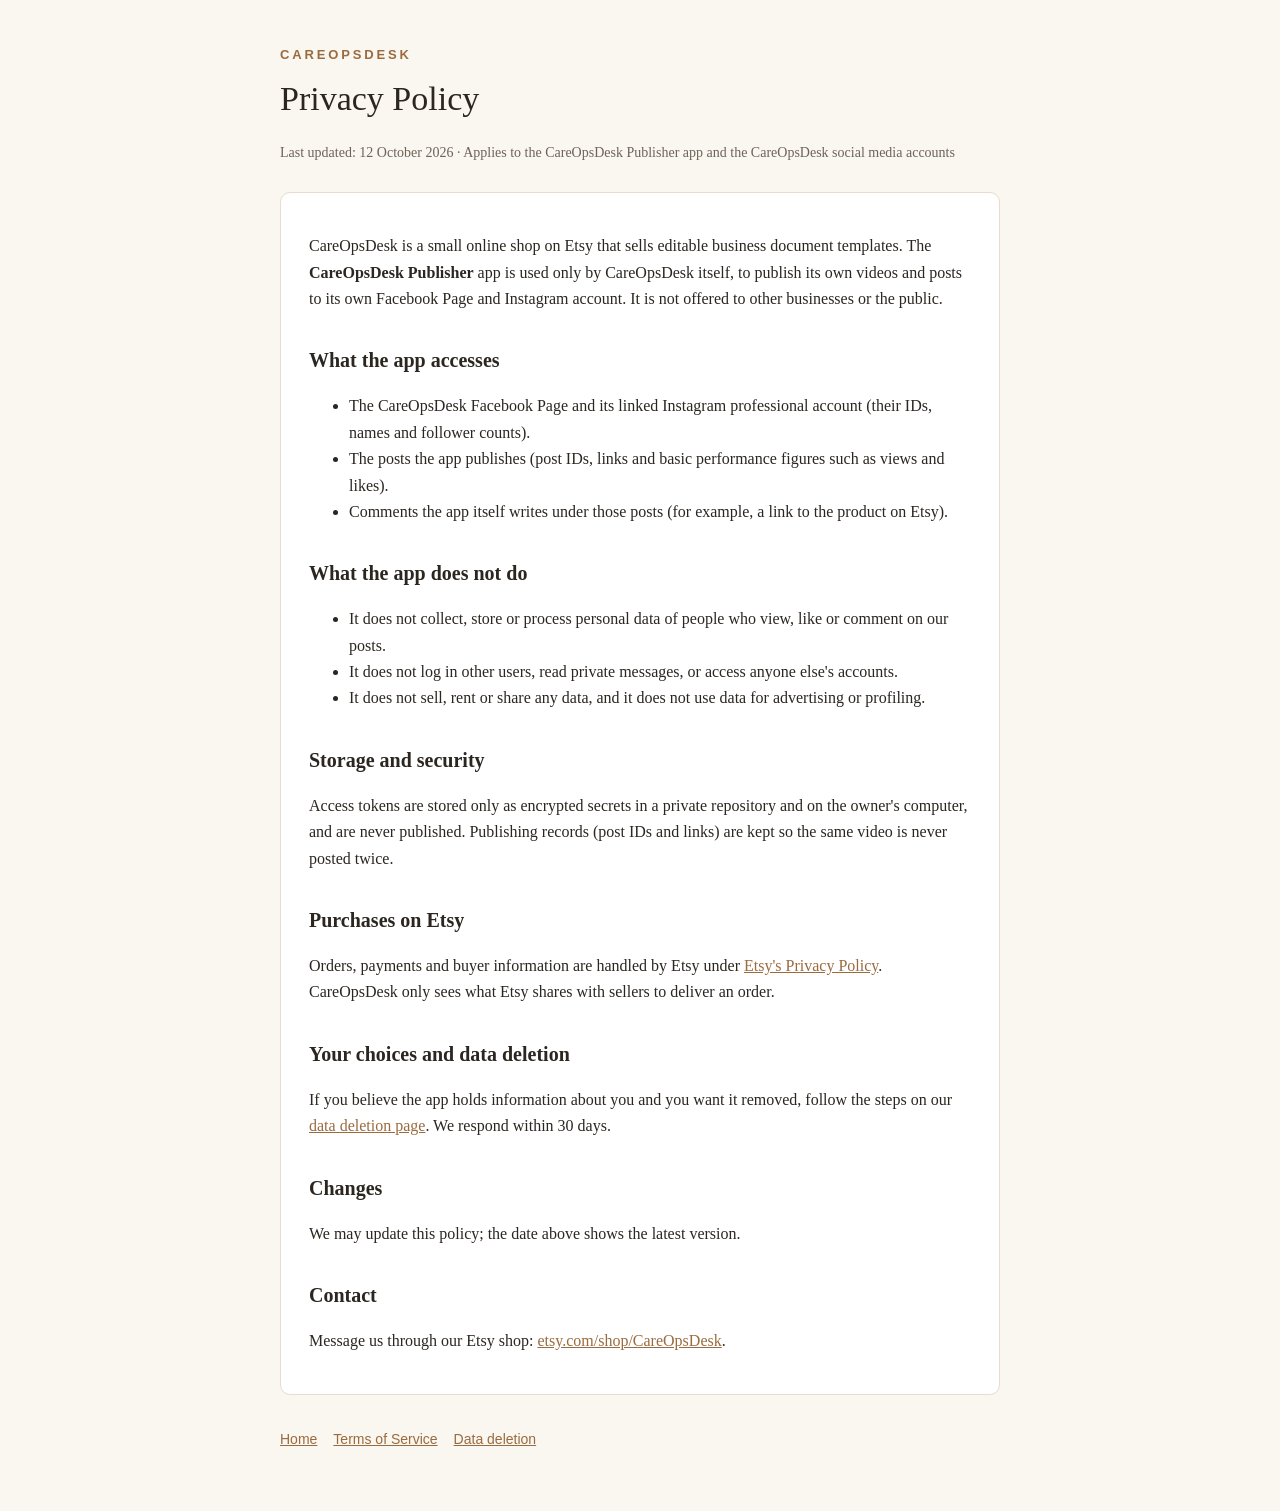
==== privacy.html @ 70496390 "CareOpsDesk legal pages: privacy, terms, data deletion Co-Authored-By: Claude Opus 5.5 <noreply@anth" ====
<!doctype html>
<html lang="en">
<head>
<meta charset="utf-8"><meta name="viewport" content="width=device-width, initial-scale=1">
<title>Privacy Policy · CareOpsDesk</title>
<link rel="stylesheet" href="style.css">
</head>
<body><main>
<header><div class="brand">CareOpsDesk</div><h1>Privacy Policy</h1>
<p class="muted">Last updated: 12 October 2026 · Applies to the CareOpsDesk Publisher app and the CareOpsDesk social media accounts</p></header>
<div class="card">
<p>CareOpsDesk is a small online shop on Etsy that sells editable business document templates. The
<strong>CareOpsDesk Publisher</strong> app is used only by CareOpsDesk itself, to publish its own videos and posts to
its own Facebook Page and Instagram account. It is not offered to other businesses or the public.</p>

<h2>What the app accesses</h2>
<ul>
<li>The CareOpsDesk Facebook Page and its linked Instagram professional account (their IDs, names and follower counts).</li>
<li>The posts the app publishes (post IDs, links and basic performance figures such as views and likes).</li>
<li>Comments the app itself writes under those posts (for example, a link to the product on Etsy).</li>
</ul>

<h2>What the app does not do</h2>
<ul>
<li>It does not collect, store or process personal data of people who view, like or comment on our posts.</li>
<li>It does not log in other users, read private messages, or access anyone else's accounts.</li>
<li>It does not sell, rent or share any data, and it does not use data for advertising or profiling.</li>
</ul>

<h2>Storage and security</h2>
<p>Access tokens are stored only as encrypted secrets in a private repository and on the owner's computer, and
are never published. Publishing records (post IDs and links) are kept so the same video is never posted twice.</p>

<h2>Purchases on Etsy</h2>
<p>Orders, payments and buyer information are handled by Etsy under
<a href="https://www.etsy.com/legal/privacy/">Etsy's Privacy Policy</a>. CareOpsDesk only sees what Etsy shares with
sellers to deliver an order.</p>

<h2>Your choices and data deletion</h2>
<p>If you believe the app holds information about you and you want it removed, follow the steps on our
<a href="data-deletion.html">data deletion page</a>. We respond within 30 days.</p>

<h2>Changes</h2>
<p>We may update this policy; the date above shows the latest version.</p>

<h2>Contact</h2>
<p>Message us through our Etsy shop: <a href="https://www.etsy.com/shop/CareOpsDesk">etsy.com/shop/CareOpsDesk</a>.</p>
</div>
<nav><a href="index.html">Home</a><a href="terms.html">Terms of Service</a><a href="data-deletion.html">Data deletion</a></nav>
</main></body>
</html>
---- style.css ----
:root { --ink: #2b2620; --muted: #6d6358; --bronze: #9a6b3f; --bg: #faf6f0; --card: #ffffff; --line: #e6dccf; }
* { box-sizing: border-box; }
body { margin: 0; background: var(--bg); color: var(--ink); font: 16px/1.65 Georgia, "Times New Roman", serif; }
main { max-width: 760px; margin: 0 auto; padding: 48px 20px 64px; }
header { margin-bottom: 28px; }
.brand { font: 600 13px/1 Arial, sans-serif; letter-spacing: .22em; color: var(--bronze); text-transform: uppercase; }
h1 { font-weight: 400; font-size: 34px; margin: 10px 0 6px; }
h2 { font-size: 20px; margin: 32px 0 8px; }
p, li { color: var(--ink); }
.muted { color: var(--muted); font-size: 14px; }
.card { background: var(--card); border: 1px solid var(--line); border-radius: 10px; padding: 24px 28px; }
a { color: var(--bronze); }
nav { margin-top: 36px; font: 14px Arial, sans-serif; }
nav a { margin-right: 16px; }
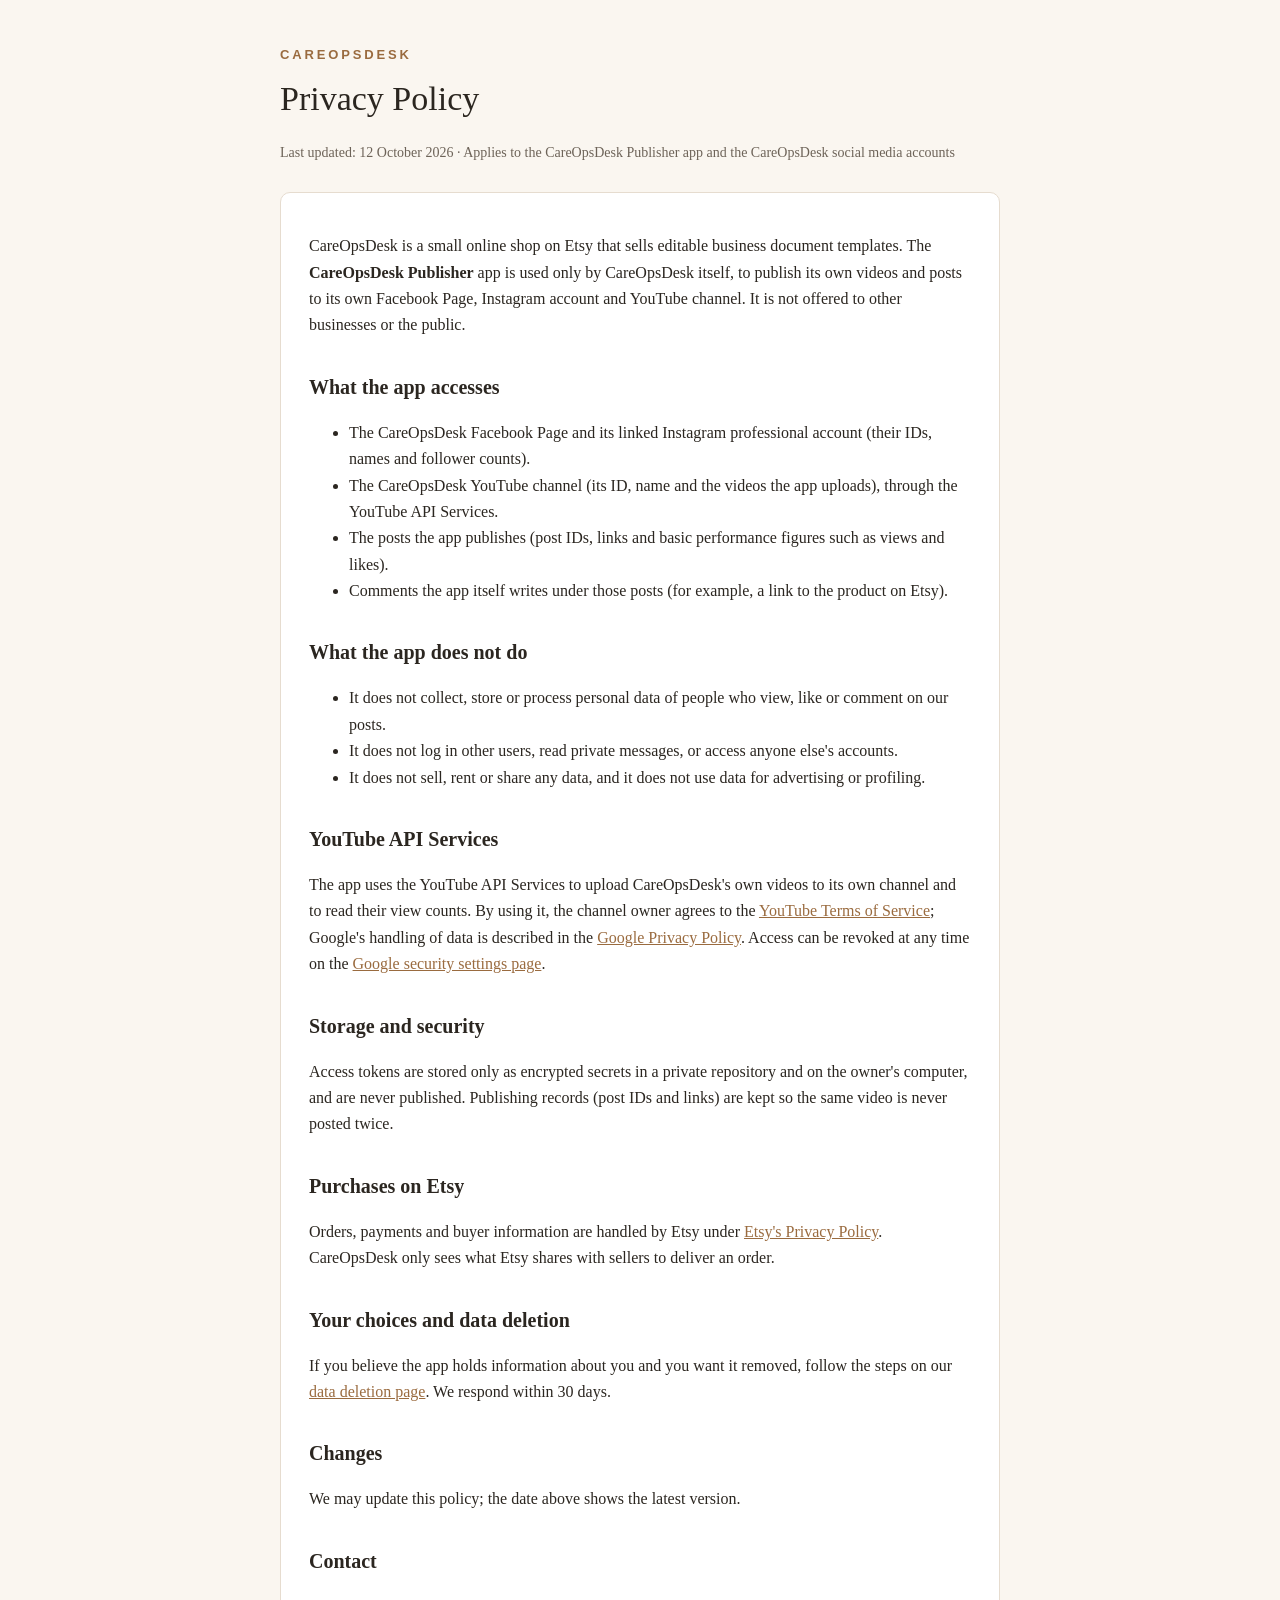
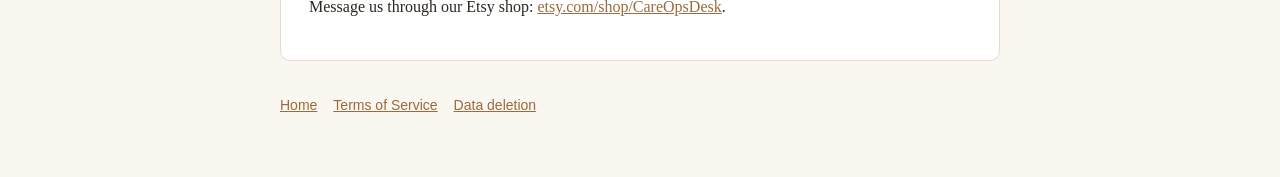
==== commit 122583bb: "Privacy policy: YouTube API Services section Co-Authored-By: Claude Opus 5.5 <noreply@anthropic.com>" ====
--- a/privacy.html
+++ b/privacy.html
@@ -11,11 +11,12 @@
 <div class="card">
 <p>CareOpsDesk is a small online shop on Etsy that sells editable business document templates. The
 <strong>CareOpsDesk Publisher</strong> app is used only by CareOpsDesk itself, to publish its own videos and posts to
-its own Facebook Page and Instagram account. It is not offered to other businesses or the public.</p>
+its own Facebook Page, Instagram account and YouTube channel. It is not offered to other businesses or the public.</p>
 
 <h2>What the app accesses</h2>
 <ul>
 <li>The CareOpsDesk Facebook Page and its linked Instagram professional account (their IDs, names and follower counts).</li>
+<li>The CareOpsDesk YouTube channel (its ID, name and the videos the app uploads), through the YouTube API Services.</li>
 <li>The posts the app publishes (post IDs, links and basic performance figures such as views and likes).</li>
 <li>Comments the app itself writes under those posts (for example, a link to the product on Etsy).</li>
 </ul>
@@ -26,6 +27,13 @@
 <li>It does not log in other users, read private messages, or access anyone else's accounts.</li>
 <li>It does not sell, rent or share any data, and it does not use data for advertising or profiling.</li>
 </ul>
+
+<h2>YouTube API Services</h2>
+<p>The app uses the YouTube API Services to upload CareOpsDesk's own videos to its own channel and to read their
+view counts. By using it, the channel owner agrees to the <a href="https://www.youtube.com/t/terms">YouTube Terms of
+Service</a>; Google's handling of data is described in the <a href="https://policies.google.com/privacy">Google
+Privacy Policy</a>. Access can be revoked at any time on the
+<a href="https://myaccount.google.com/permissions">Google security settings page</a>.</p>
 
 <h2>Storage and security</h2>
 <p>Access tokens are stored only as encrypted secrets in a private repository and on the owner's computer, and
